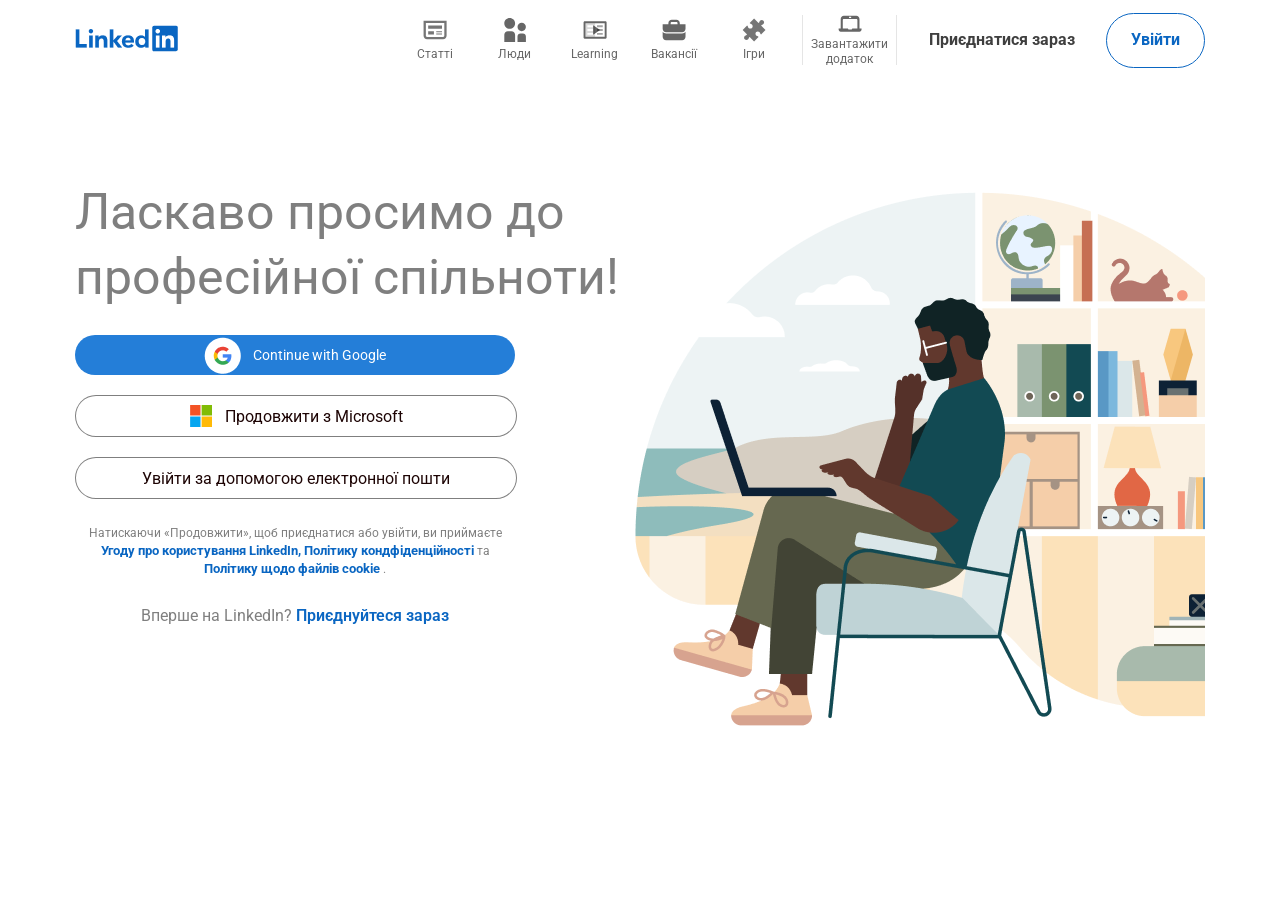
==== index.html @ 9e6a4db7 "first iteration" ====
<!DOCTYPE html>
<html lang="en">
<head>
  <meta charset="UTF-8">
  <meta name="viewport" content="width=device-width, initial-scale=1.0">
  <link rel="stylesheet" href="styles.css">
  <link rel="preconnect" href="https://fonts.googleapis.com">
  <link rel="preconnect" href="https://fonts.gstatic.com" crossorigin>
  <link href="https://fonts.googleapis.com/css2?family=Roboto:ital,wght@0,100;0,300;0,400;0,500;0,700;0,900;1,100;1,300;1,400;1,500;1,700;1,900&display=swap" rel="stylesheet">
  <title>Document</title>
</head>
<body>
  <header class="header-wrap">
    <a class="header-logo">
      <img src="/images/header-logo.png" alt="logo_linked_in">
    </a>
    <div class="header-nav">
      <nav class="nav">
        <a href="#" class="nav-item">
          <img src="/images/articles.svg" alt="">
          <p>Статті</p>
        </a>
        <a href="#" class="nav-item">
          <img src="/images/peoples.svg" alt="">
          <p>Люди</p>
        </a>
        <a href="#" class="nav-item">
          <img src="/images/learning.svg" alt="">
          <p>Learning</p>
        </a>
        <a href="#" class="nav-item">
          <img src="/images/vacancies.svg" alt="">
          <p>Вакансії</p>
        </a>
        <a href="#" class="nav-item">
          <img src="/images/games.svg" alt="">
          <p>Ігри</p>
        </a>
        <a href="#" class="nav-item">
          <img src="/images/download-app.svg" alt="">
          <p>Завантажити додаток</p>
        </a>
      </nav>
      <div class="registration">
        <button class="add-now">
          Приєднатися зараз
        </button>
        <a href="registration-form.html" class="login">
          Увійти
        </a>
      </div>
    </div>
  </header>
  <section class="welcome">
    <div class="continue">
      <h1>Ласкаво просимо до професійної спільноти!</h1>
      <div class="continue-btn">
        <button class="google">
          <img src="/images/google-logo.png" alt="">
          Continue with Google
        </button>
        <button class="microsoft">
          <img src="/images/microsoft-logo.png" alt="">
          Продовжити з Microsoft
        </button>
        <button class="google-post">
          Увійти за допомогою електронної пошти
        </button>
        <p class="continue-policy">
          Натискаючи «Продовжити», щоб приєднатися або увійти, ви приймаєте
          <a class="use" href="#">
            Угоду про користування LinkedIn,
          </a>
          <a class="policy" href="#">
            Політику кондфіденційності
          </a>
          та
          <a class="cookie" href="#">
            Політику щодо файлів cookie
          </a>
          .
        </p>
        <p class="first-on-linkedin">
          Вперше на LinkedIn?
          <a class="first-add-to-linkedin" href="#">
            Приєднуйтеся зараз
          </a>
        </p>
      </div>
    </div>
    <div >
      <img class="main-bg-image" src="/images/main-bg-image.png" alt="">
    </div>
  </section>


</body>
</html>
---- styles.css ----
:root {
  --main-content: 1130px;
}

body {
  max-width: 1920px;
  margin: 0;
  padding: 0;
  font-family: Roboto;
}

.header-wrap {
  width: var(--main-content);
  height: 80px;
  margin: 0 auto;
  display: flex;
  justify-content: space-between;
  align-items: center;
  gap: 210px;
}

.header-nav {
  display: flex;
  justify-content: space-between;
  align-items: center;
}

.nav {
  width: 510px;
  height: 55px;
  display: flex;
  align-items: center;
  gap: 16px;
  padding: 0 8px;
  box-sizing: border-box;
}

.nav-item:last-child {
  width: 95px;
  height: 50px;
}

.nav-item:last-child {
  border-left: 1px solid rgba(0, 0, 0, 0.1);
  border-right: 1px solid rgba(0, 0, 0, 0.1);
}

.nav-item {
  display: flex;
  flex-direction: column;
  gap: 5px;
  align-items: center;
  width: 64px;
  text-align: center;
  box-sizing: border-box;
  color: rgba(0, 0, 0, 0.6);
  text-decoration: none;
}

.nav-item img {
  width: 24px;
  height: 24px;
}

.nav-item p {
  margin: 0;
  font-size: 12px;
  line-height: 15px;
  font-weight: 400;
}

.nav-item:hover {
  color: black;
}

.registration {
  width: 300px;
  height: 55px;
  display: flex;
  justify-content: space-between;
  gap: 8px;
}

button {
  all: unset;
  cursor: pointer;
}

.add-now {
  width: 195px;
  background-color: rgb(255, 255, 255);
  text-align: center;
  font-size: 16px;
  line-height: 24px;
  font-weight: 700;
  border-radius: 50px;
  color: black;
  opacity: 0.75;
}

.login {
  display: flex;
  justify-content: center;
  align-items: center;
  width: 98px;
  font-size: 16px;
  line-height: 24px;
  font-weight: 700;
  color: #0A66C2;
  border: 1px solid #0A66C2;
  border-radius: 50px;
  text-decoration: none;
}

.add-now:hover {
  background-color: rgb(236, 235, 235);
}

.login:hover {
  background-color: rgb(235, 246, 255);
}

.welcome {
  max-width: var(--main-content);
  height: 605px;
  display: flex;
  justify-content: space-between;
  margin: 0 auto;
  margin-top: 50px;
  overflow: hidden; /*Чи потрібна тут ця властивість?*/
  position: relative;
}

.main-bg-image {
  position: absolute;
  top: 55px;
  bottom: 0;
  right: -125px;
}

h1 {
  width: 570px;
  font-size: 50px;
  line-height: 65px;
  font-weight: 400;
  color: rgba(0, 0, 0, 0.5);
  margin: 0;
  margin-top: 50px;
}

.google,
.microsoft,
.google-post {
  width: 440px;
  height: 40px;
  display: flex;
  justify-content: center;
  align-items: center;
  gap: 12px;
  margin-top: 25px;
  background-color: #247ed8;
  border-radius: 50px;
  color: #fff;
  font-size: 14px;
}

.google:hover {
  background-color: #5fa1e2;
}

.microsoft,
.google-post {
  gap: 12px;
  margin-top: 20px;
  background-color: #fff;
  border-radius: 50px;
  border: 1px solid rgba(0, 0, 0, 0.5);
  color: rgb(29, 4, 4);
  font-size: 16px;
  line-height: 21px;
}

.microsoft:hover,
.google-post:hover {
  background-color: rgb(236, 235, 235);
}

.continue-policy,
.first-on-linkedin {
  display: block;
  width: 440px;
  text-align: center;
  font-size: 12px;
  line-height: 18px;
  color: rgba(0, 0, 0, 0.5);
  margin: 0;
  margin-top: 25px;
}

.continue-policy a {
  text-decoration: none;
  font-size: 13px;
  line-height: 18px;
  font-weight: 700;
  color: #0A66C2;
}

.first-on-linkedin {
  font-size: 16px;
  line-height: 25px;
}

.first-add-to-linkedin {
  text-decoration: none;
  color: #0A66C2;
  font-size: 16px;
  line-height: 24px;
  font-weight: 600;
}
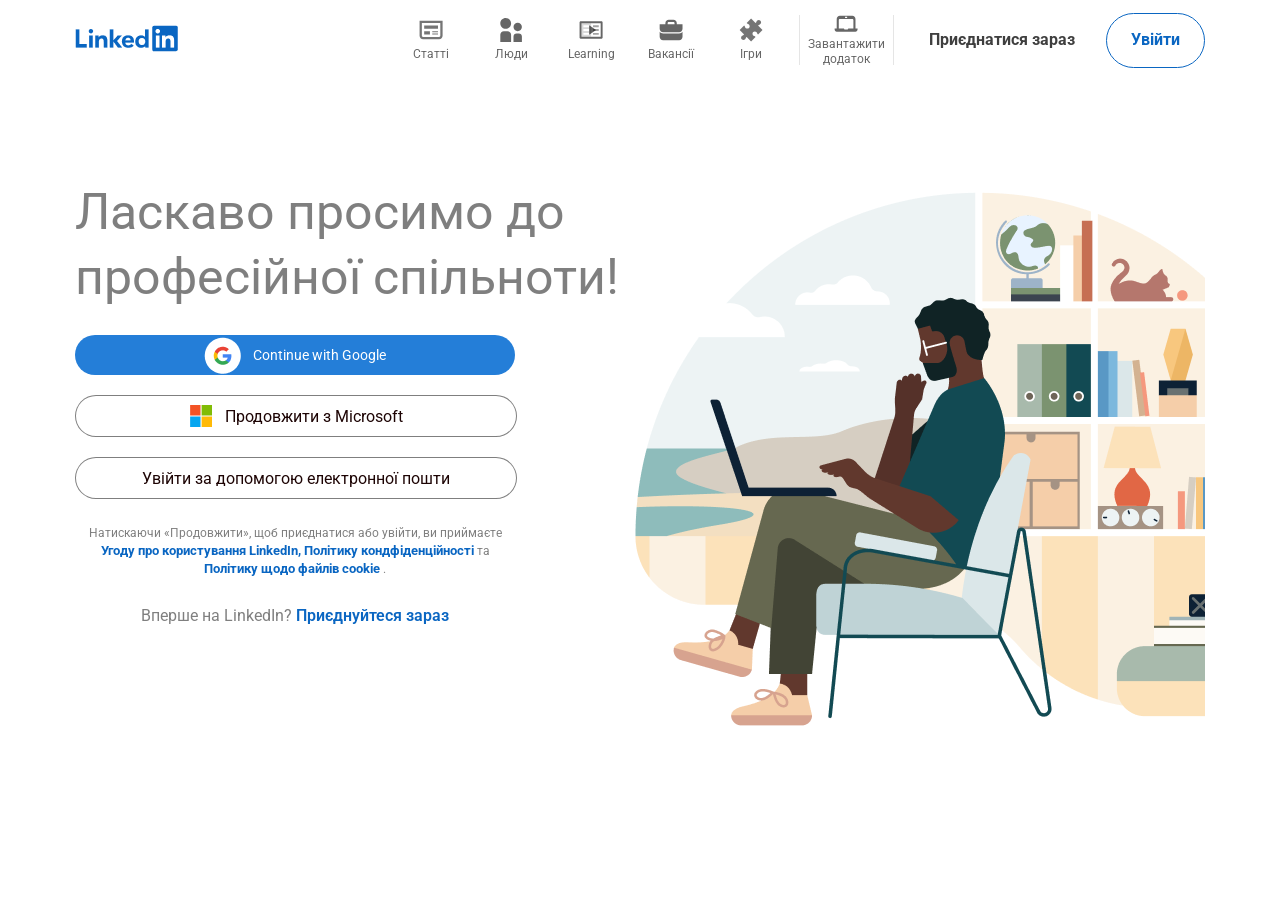
==== commit 7b9cdbf7: "third iteration" ====
--- a/index.html
+++ b/index.html
@@ -10,46 +10,48 @@
   <title>Document</title>
 </head>
 <body>
-  <header class="header-wrap">
-    <a class="header-logo">
+  <header class="header">
+    <a href="#" class="header__logo">
       <img src="/images/header-logo.png" alt="logo_linked_in">
     </a>
-    <div class="header-nav">
-      <nav class="nav">
-        <a href="#" class="nav-item">
+      <nav class="header__menu menu">
+        <a href="#" class="header__link">
           <img src="/images/articles.svg" alt="">
           <p>Статті</p>
         </a>
-        <a href="#" class="nav-item">
+        <a href="#" class="header__link">
           <img src="/images/peoples.svg" alt="">
           <p>Люди</p>
         </a>
-        <a href="#" class="nav-item">
+        <a href="#" class="header__link">
           <img src="/images/learning.svg" alt="">
           <p>Learning</p>
         </a>
-        <a href="#" class="nav-item">
+        <a href="#" class="header__link">
           <img src="/images/vacancies.svg" alt="">
           <p>Вакансії</p>
         </a>
-        <a href="#" class="nav-item">
+        <a href="#" class="header__link">
           <img src="/images/games.svg" alt="">
           <p>Ігри</p>
         </a>
-        <a href="#" class="nav-item">
+        <a href="#" class="header__link">
           <img src="/images/download-app.svg" alt="">
           <p>Завантажити додаток</p>
         </a>
       </nav>
-      <div class="registration">
-        <button class="add-now">
-          Приєднатися зараз
-        </button>
-        <a href="registration-form.html" class="login">
-          Увійти
+      <div class="header-buttons">
+        <a href="#" class="header__subscribe-button">
+          <button>
+            Приєднатися зараз
+          </button>
+        </a>
+        <a href="registration-form.html" class="header__login-button">
+          <button>
+            Увійти
+          </button>
         </a>
       </div>
-    </div>
   </header>
   <section class="welcome">
     <div class="continue">
--- a/styles.css
+++ b/styles.css
@@ -9,25 +9,25 @@
   font-family: Roboto;
 }
 
-.header-wrap {
+button {
+  all: unset;
+  cursor: pointer;
+}
+
+/*Блок хедер*/
+.header {
   width: var(--main-content);
   height: 80px;
   margin: 0 auto;
   display: flex;
   justify-content: space-between;
   align-items: center;
-  gap: 210px;
-}
-
-.header-nav {
-  display: flex;
-  justify-content: space-between;
-  align-items: center;
-}
-
-.nav {
+}
+
+.header__menu {
   width: 510px;
   height: 55px;
+  margin-left: 210px;
   display: flex;
   align-items: center;
   gap: 16px;
@@ -35,17 +35,17 @@
   box-sizing: border-box;
 }
 
-.nav-item:last-child {
+.header__link:last-child {
   width: 95px;
   height: 50px;
 }
 
-.nav-item:last-child {
+.header__link:last-child {
   border-left: 1px solid rgba(0, 0, 0, 0.1);
   border-right: 1px solid rgba(0, 0, 0, 0.1);
 }
 
-.nav-item {
+.header__link {
   display: flex;
   flex-direction: column;
   gap: 5px;
@@ -57,23 +57,23 @@
   text-decoration: none;
 }
 
-.nav-item img {
+.header__link img {
   width: 24px;
   height: 24px;
 }
 
-.nav-item p {
+.header__link p {
   margin: 0;
   font-size: 12px;
   line-height: 15px;
   font-weight: 400;
 }
 
-.nav-item:hover {
+.header__link:hover {
   color: black;
 }
 
-.registration {
+.header-buttons {
   width: 300px;
   height: 55px;
   display: flex;
@@ -81,12 +81,10 @@
   gap: 8px;
 }
 
-button {
-  all: unset;
-  cursor: pointer;
-}
-
-.add-now {
+.header__subscribe-button {
+  display: flex;
+  justify-content: center;
+  align-items: center;
   width: 195px;
   background-color: rgb(255, 255, 255);
   text-align: center;
@@ -96,9 +94,10 @@
   border-radius: 50px;
   color: black;
   opacity: 0.75;
-}
-
-.login {
+  text-decoration: none;
+}
+
+.header__login-button {
   display: flex;
   justify-content: center;
   align-items: center;
@@ -112,13 +111,14 @@
   text-decoration: none;
 }
 
-.add-now:hover {
+.header__subscribe-button:hover {
   background-color: rgb(236, 235, 235);
 }
 
-.login:hover {
+.header__login-button:hover {
   background-color: rgb(235, 246, 255);
 }
+/*Блок хедер*/
 
 .welcome {
   max-width: var(--main-content);
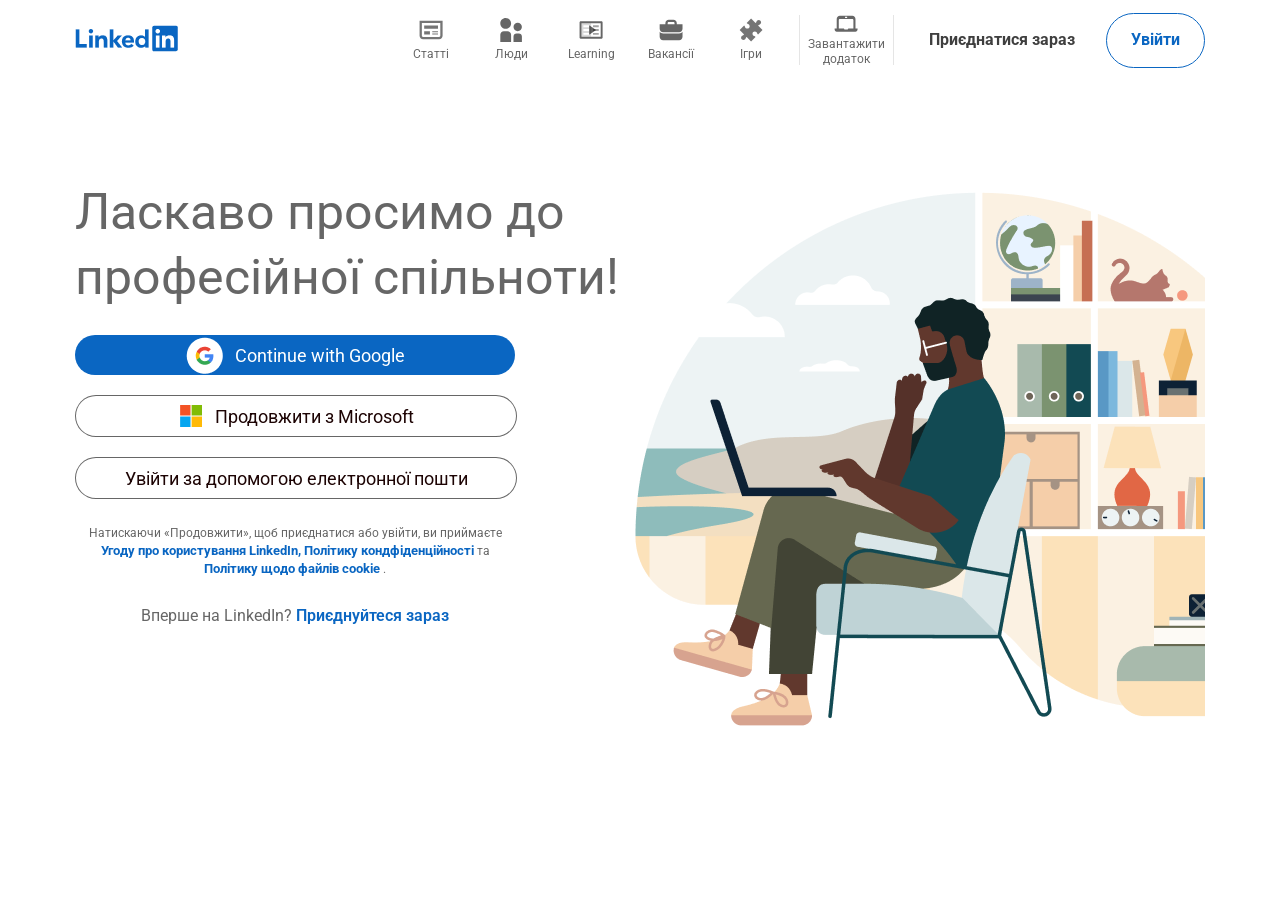
==== commit 9e8bc5a7: "four iteration" ====
--- a/index.html
+++ b/index.html
@@ -57,17 +57,23 @@
     <div class="continue">
       <h1>Ласкаво просимо до професійної спільноти!</h1>
       <div class="continue-btn">
-        <button class="google">
-          <img src="/images/google-logo.png" alt="">
-          Continue with Google
-        </button>
-        <button class="microsoft">
-          <img src="/images/microsoft-logo.png" alt="">
-          Продовжити з Microsoft
-        </button>
-        <button class="google-post">
-          Увійти за допомогою електронної пошти
-        </button>
+        <a href="#">
+          <button class="google">
+            <img src="/images/google-logo.png" alt="">
+            Continue with Google
+          </button>
+        </a>
+        <a href="#">
+          <button class="microsoft">
+            <img src="/images/microsoft-logo.png" alt="">
+            Продовжити з Microsoft
+          </button>
+        </a>
+        <a href="/registration-form.html">
+          <button class="google-post">
+            Увійти за допомогою електронної пошти
+          </button>
+        </a>
         <p class="continue-policy">
           Натискаючи «Продовжити», щоб приєднатися або увійти, ви приймаєте
           <a class="use" href="#">
@@ -94,7 +100,5 @@
       <img class="main-bg-image" src="/images/main-bg-image.png" alt="">
     </div>
   </section>
-
-
 </body>
 </html>
--- a/styles.css
+++ b/styles.css
@@ -1,5 +1,10 @@
 :root {
-  --main-content: 1130px;
+  --main-content-width: 1130px;
+  --main-color: #0A66C2;
+  --main-text-color: rgba(0, 0, 0, 0.6);
+  --subscribe-button-hover: rgb(236, 235, 235);
+  --login-button-hover: rgb(235, 246, 255);
+  --google-button-hover: #5fa1e2;
 }
 
 body {
@@ -16,7 +21,7 @@
 
 /*Блок хедер*/
 .header {
-  width: var(--main-content);
+  width: var(--main-content-width);
   height: 80px;
   margin: 0 auto;
   display: flex;
@@ -53,7 +58,7 @@
   width: 64px;
   text-align: center;
   box-sizing: border-box;
-  color: rgba(0, 0, 0, 0.6);
+  color: var(--main-text-color);
   text-decoration: none;
 }
 
@@ -105,23 +110,23 @@
   font-size: 16px;
   line-height: 24px;
   font-weight: 700;
-  color: #0A66C2;
-  border: 1px solid #0A66C2;
+  color: var(--main-color);
+  border: 1px solid var(--main-color);
   border-radius: 50px;
   text-decoration: none;
 }
 
 .header__subscribe-button:hover {
-  background-color: rgb(236, 235, 235);
+  background-color: var(--subscribe-button-hover);
 }
 
 .header__login-button:hover {
-  background-color: rgb(235, 246, 255);
+  background-color: var(--login-button-hover);
 }
 /*Блок хедер*/
 
 .welcome {
-  max-width: var(--main-content);
+  max-width: var(--main-content-width);
   height: 605px;
   display: flex;
   justify-content: space-between;
@@ -143,7 +148,7 @@
   font-size: 50px;
   line-height: 65px;
   font-weight: 400;
-  color: rgba(0, 0, 0, 0.5);
+  color: var(--main-text-color);
   margin: 0;
   margin-top: 50px;
 }
@@ -158,14 +163,18 @@
   align-items: center;
   gap: 12px;
   margin-top: 25px;
-  background-color: #247ed8;
+  background-color: var(--main-color);
   border-radius: 50px;
   color: #fff;
-  font-size: 14px;
+  font-size: 18px;
+}
+
+.continue-btn a {
+  text-decoration: none;
 }
 
 .google:hover {
-  background-color: #5fa1e2;
+  background-color: var(--google-button-hover);
 }
 
 .microsoft,
@@ -174,15 +183,15 @@
   margin-top: 20px;
   background-color: #fff;
   border-radius: 50px;
-  border: 1px solid rgba(0, 0, 0, 0.5);
+  border: 1px solid var(--main-text-color);
   color: rgb(29, 4, 4);
-  font-size: 16px;
+  font-size: 18px;
   line-height: 21px;
 }
 
 .microsoft:hover,
 .google-post:hover {
-  background-color: rgb(236, 235, 235);
+  background-color: var(--subscribe-button-hover);
 }
 
 .continue-policy,
@@ -192,7 +201,7 @@
   text-align: center;
   font-size: 12px;
   line-height: 18px;
-  color: rgba(0, 0, 0, 0.5);
+  color: var(--main-text-color);
   margin: 0;
   margin-top: 25px;
 }
@@ -202,7 +211,7 @@
   font-size: 13px;
   line-height: 18px;
   font-weight: 700;
-  color: #0A66C2;
+  color: var(--main-color);
 }
 
 .first-on-linkedin {
@@ -212,7 +221,7 @@
 
 .first-add-to-linkedin {
   text-decoration: none;
-  color: #0A66C2;
+  color: var(--main-color);
   font-size: 16px;
   line-height: 24px;
   font-weight: 600;
